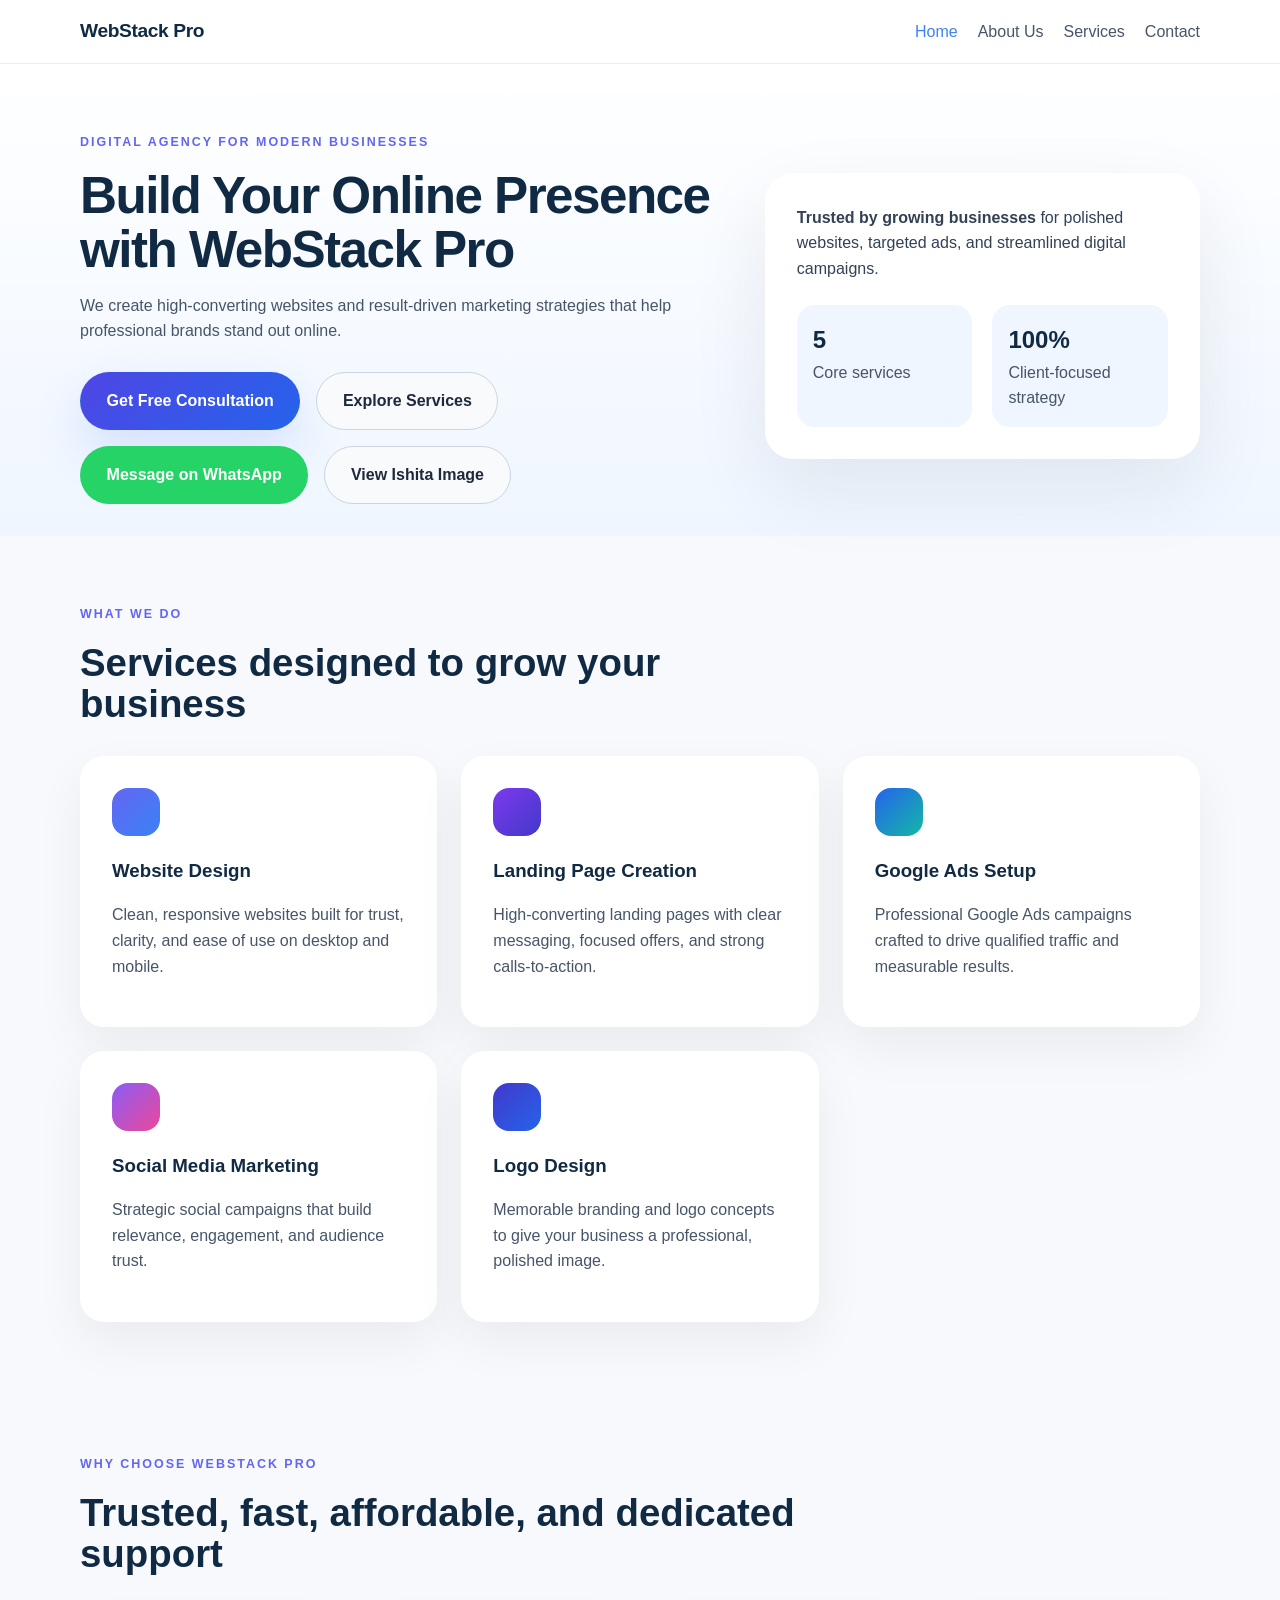
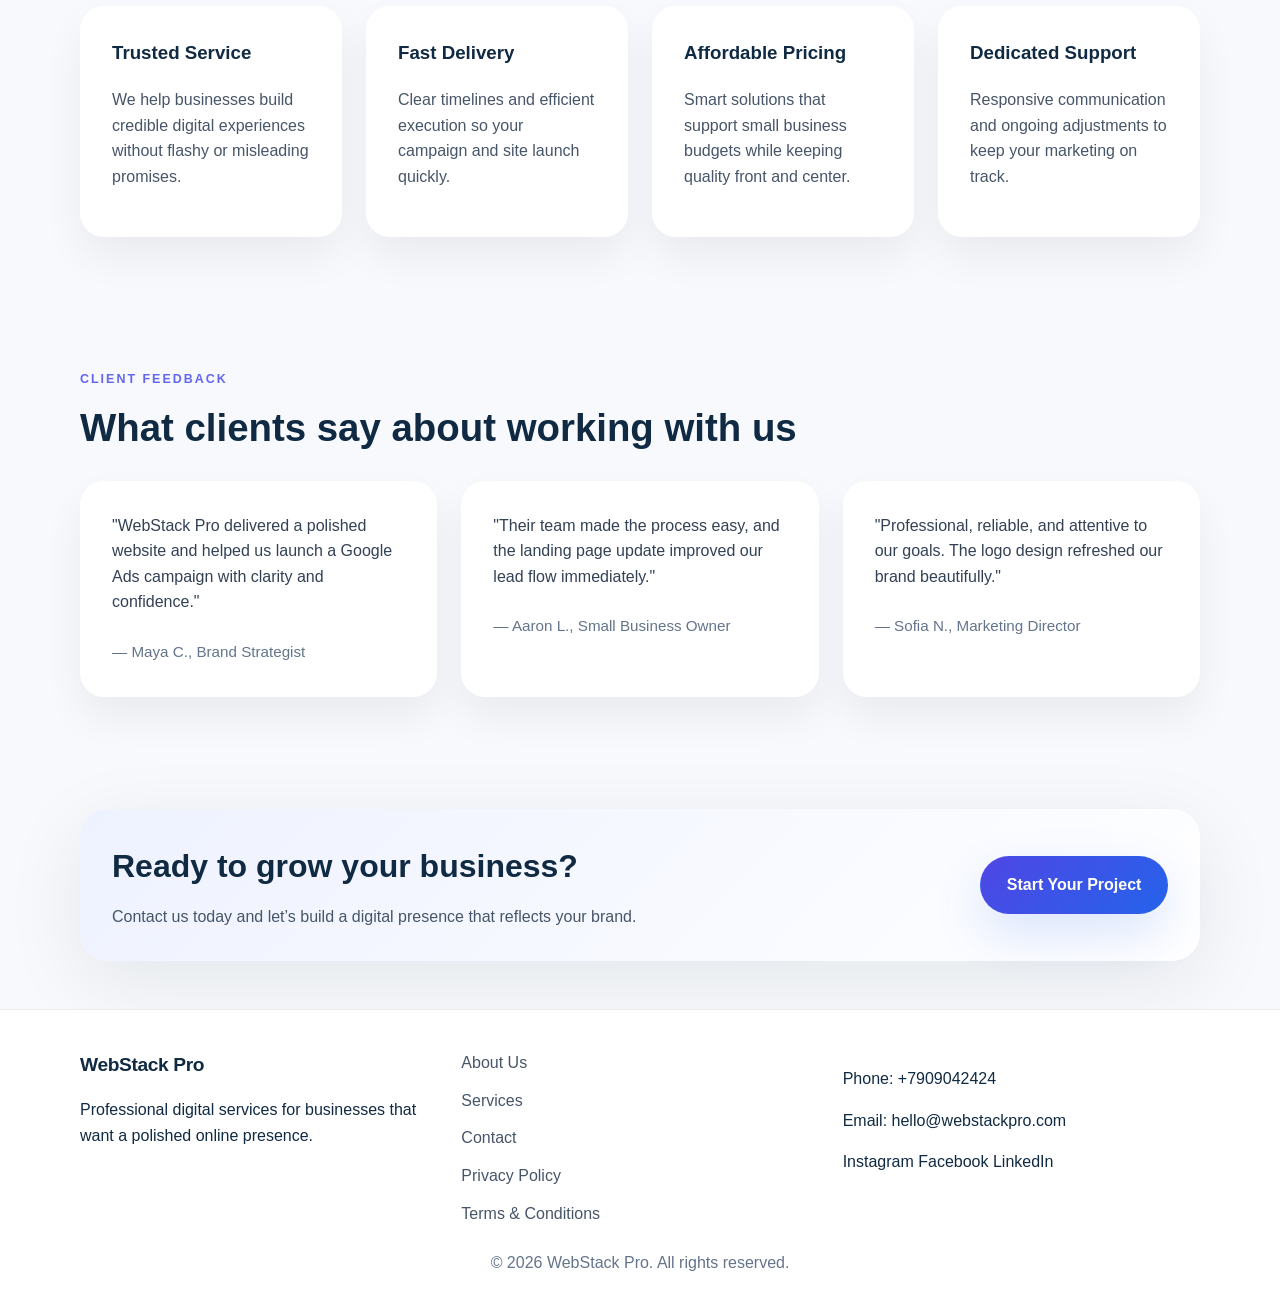
==== index.html @ 4b5af16c "hgfds" ====
<!DOCTYPE html>
<html lang="en">
<head>
  <meta charset="UTF-8" />
  <meta name="viewport" content="width=device-width, initial-scale=1.0" />
  <meta name="description" content="WebStack Pro offers website design, landing page creation, Google Ads setup, social media marketing, and logo design for businesses seeking higher conversions." />
  <title>WebStack Pro | Digital Agency for High-Converting Websites</title>
  <link rel="stylesheet" href="style.css" />
  <!-- Google tag (gtag.js) -->
<script async src="https://www.googletagmanager.com/gtag/js?id=AW-18071800226"></script>
<script>
  window.dataLayer = window.dataLayer || [];
  function gtag(){dataLayer.push(arguments);}
  gtag('js', new Date());

  gtag('config', 'AW-18071800226');
</script>
</head>
<body>
  <header class="site-header">
    <div class="container header-inner">
      <a class="brand" href="index.html">WebStack Pro</a>
      <button class="nav-toggle" aria-expanded="false" aria-label="Toggle navigation">
        <span></span>
        <span></span>
        <span></span>
      </button>
      <nav class="site-nav" aria-label="Primary">
        <a href="index.html" class="active">Home</a>
        <a href="about.html">About Us</a>
        <a href="services.html">Services</a>
        <a href="contact.html">Contact</a>
      </nav>
    </div>
  </header>

  <main>
    <section class="hero section-hero">
      <div class="container hero-grid">
        <div class="hero-copy">
          <span class="eyebrow">Digital agency for modern businesses</span>
          <h1>Build Your Online Presence with WebStack Pro</h1>
          <p>We create high-converting websites and result-driven marketing strategies that help professional brands stand out online.</p>
          <div class="hero-actions">
            <a href="contact.html" class="button button-primary">Get Free Consultation</a>
            <a href="#services" class="button button-secondary">Explore Services</a>
            <a href="https://wa.me/7909042424" class="button button-secondary whatsapp-button" target="_blank" rel="noreferrer">Message on WhatsApp</a>
            <button type="button" class="button button-secondary popup-open-btn">View Ishita Image</button>
          </div>
        </div>
        <div class="hero-panel">
          <div class="hero-card">
            <p><strong>Trusted by growing businesses</strong> for polished websites, targeted ads, and streamlined digital campaigns.</p>
            <div class="hero-stats">
              <div>
                <strong>5</strong>
                <span>Core services</span>
              </div>
              <div>
                <strong>100%</strong>
                <span>Client-focused strategy</span>
              </div>
            </div>
          </div>
        </div>
      </div>
    </section>

    <section class="section services" id="services">
      <div class="container">
        <div class="section-header">
          <span>What we do</span>
          <h2>Services designed to grow your business</h2>
        </div>
        <div class="service-grid">
          <article class="service-card">
            <div class="service-icon icon-web"></div>
            <h3>Website Design</h3>
            <p>Clean, responsive websites built for trust, clarity, and ease of use on desktop and mobile.</p>
          </article>
          <article class="service-card">
            <div class="service-icon icon-landing"></div>
            <h3>Landing Page Creation</h3>
            <p>High-converting landing pages with clear messaging, focused offers, and strong calls-to-action.</p>
          </article>
          <article class="service-card">
            <div class="service-icon icon-ads"></div>
            <h3>Google Ads Setup</h3>
            <p>Professional Google Ads campaigns crafted to drive qualified traffic and measurable results.</p>
          </article>
          <article class="service-card">
            <div class="service-icon icon-social"></div>
            <h3>Social Media Marketing</h3>
            <p>Strategic social campaigns that build relevance, engagement, and audience trust.</p>
          </article>
          <article class="service-card">
            <div class="service-icon icon-brand"></div>
            <h3>Logo Design</h3>
            <p>Memorable branding and logo concepts to give your business a professional, polished image.</p>
          </article>
        </div>
      </div>
    </section>

    <section class="section feature-grid">
      <div class="container">
        <div class="section-header">
          <span>Why choose WebStack Pro</span>
          <h2>Trusted, fast, affordable, and dedicated support</h2>
        </div>
        <div class="feature-cards">
          <article class="feature-card">
            <h3>Trusted Service</h3>
            <p>We help businesses build credible digital experiences without flashy or misleading promises.</p>
          </article>
          <article class="feature-card">
            <h3>Fast Delivery</h3>
            <p>Clear timelines and efficient execution so your campaign and site launch quickly.</p>
          </article>
          <article class="feature-card">
            <h3>Affordable Pricing</h3>
            <p>Smart solutions that support small business budgets while keeping quality front and center.</p>
          </article>
          <article class="feature-card">
            <h3>Dedicated Support</h3>
            <p>Responsive communication and ongoing adjustments to keep your marketing on track.</p>
          </article>
        </div>
      </div>
    </section>

    <section class="section testimonials">
      <div class="container">
        <div class="section-header">
          <span>Client feedback</span>
          <h2>What clients say about working with us</h2>
        </div>
        <div class="testimonial-grid">
          <article class="testimonial-card">
            <p>"WebStack Pro delivered a polished website and helped us launch a Google Ads campaign with clarity and confidence."</p>
            <span>— Maya C., Brand Strategist</span>
          </article>
          <article class="testimonial-card">
            <p>"Their team made the process easy, and the landing page update improved our lead flow immediately."</p>
            <span>— Aaron L., Small Business Owner</span>
          </article>
          <article class="testimonial-card">
            <p>"Professional, reliable, and attentive to our goals. The logo design refreshed our brand beautifully."</p>
            <span>— Sofia N., Marketing Director</span>
          </article>
        </div>
      </div>
    </section>

    <section class="section cta-banner">
      <div class="container cta-panel">
        <div>
          <h2>Ready to grow your business?</h2>
          <p>Contact us today and let’s build a digital presence that reflects your brand.</p>
        </div>
        <a href="contact.html" class="button button-primary">Start Your Project</a>
      </div>
    </section>
  </main>

  <footer class="site-footer">
    <div class="container footer-grid">
      <div>
        <a class="brand" href="index.html">WebStack Pro</a>
        <p>Professional digital services for businesses that want a polished online presence.</p>
      </div>
      <div class="footer-links">
        <a href="about.html">About Us</a>
        <a href="services.html">Services</a>
        <a href="contact.html">Contact</a>
        <a href="privacy.html">Privacy Policy</a>
        <a href="terms.html">Terms &amp; Conditions</a>
      </div>
      <div>
        <p>Phone: <a href="tel:+7909042424">+7909042424</a></p>
        <p>Email: <a href="mailto:hello@webstackpro.com">hello@webstackpro.com</a></p>
        <div class="social-links">
          <a href="#" aria-label="Instagram">Instagram</a>
          <a href="#" aria-label="Facebook">Facebook</a>
          <a href="#" aria-label="LinkedIn">LinkedIn</a>
        </div>
      </div>
    </div>
    <p class="footer-note">© 2026 WebStack Pro. All rights reserved.</p>
  </footer>

  <!-- <div class="image-popup-overlay" id="imagePopup" aria-hidden="true" role="dialog" aria-label="Ishita image preview">
    <div class="whatsapp-float">
      <a class="whatsapp-link" href="https://api.whatsapp.com/send?phone=7909042424&text=Hii..%20I%20Want%20Know%20more!" onclick="return gtag_report_conversion('https://api.whatsapp.com/send?phone=7909042424&text=Hii..%20I%20Want%20Know%20more!');" target="_blank" rel="noopener noreferrer">
        WhatsApp
      </a>
    </div>
    <div class="image-popup-inner">
      <button type="button" class="popup-close" id="popupClose" aria-label="Close image popup">×</button>
           <a  href="https://api.whatsapp.com/send?phone=7909042424&text=Hii..%20I%20Want%20Know%20more!"  onclick="return gtag_report_conversion('https://api.whatsapp.com/send?phone=7909042424&text=Hii..%20I%20Want%20Know%20more!');" rel="noopener noreferrer">
        <img src="ishu.jpg" alt="Ishita" />
      </a>
      
      <p class="popup-caption">Scroll to view the full image.</p>
    </div>
  </div> -->
  <script src="script.js"></script>
</body>
</html>
---- style.css ----
:root {
  color-scheme: light;
  font-family: Inter, "Segoe UI", Helvetica, Arial, sans-serif;
  color: #102a43;
  background: #f7f9fc;
  font-size: 16px;
  line-height: 1.6;
}

* {
  box-sizing: border-box;
}

html {
  scroll-behavior: smooth;
}

body {
  margin: 0;
  min-height: 100vh;
  background-color: #f7f9fc;
}

a {
  color: inherit;
  text-decoration: none;
}

button,
input,
textarea {
  font: inherit;
}

.container {
  width: min(1120px, calc(100% - 2rem));
  margin: 0 auto;
}

.site-header {
  position: sticky;
  top: 0;
  z-index: 20;
  background: rgba(255, 255, 255, 0.96);
  backdrop-filter: blur(14px);
  border-bottom: 1px solid rgba(15, 23, 42, 0.08);
}

.whatsapp-float {
  position: absolute;
  top: 1rem;
  right: 1rem;
  z-index: 55;
}

.header-inner {
  display: flex;
  align-items: center;
  justify-content: space-between;
  gap: 1rem;
  padding: 1rem 0;
}

.brand {
  font-weight: 700;
  letter-spacing: -0.02em;
  color: #102a43;
  font-size: 1.2rem;
}

.site-nav {
  display: flex;
  gap: 1.25rem;
  align-items: center;
}

.site-nav a {
  color: #475569;
  transition: color 0.2s ease;
}

.site-nav a:hover,
.site-nav a.active {
  color: #3b82f6;
}

.nav-toggle {
  display: none;
  width: 2.5rem;
  height: 2.5rem;
  background: none;
  border: none;
  cursor: pointer;
  flex-direction: column;
  justify-content: space-between;
  padding: 0.2rem;
}

.nav-toggle span {
  display: block;
  height: 3px;
  background: #102a43;
  border-radius: 999px;
}

.section-hero {
  padding: 4rem 0 2rem;
  background: linear-gradient(180deg, #ffffff 0%, #eff6ff 100%);
}

.hero-grid {
  display: grid;
  grid-template-columns: 1.2fr 0.8fr;
  gap: 2rem;
  align-items: center;
}

.hero-copy h1 {
  font-size: clamp(2.6rem, 4vw, 4rem);
  margin: 1rem 0 1rem;
  line-height: 1.05;
  letter-spacing: -0.03em;
}

.eyebrow {
  display: inline-block;
  color: #6366f1;
  font-weight: 700;
  text-transform: uppercase;
  letter-spacing: 0.16em;
  font-size: 0.78rem;
}

.hero-copy p {
  max-width: 42rem;
  margin: 0;
  color: #475569;
}

.hero-actions {
  display: flex;
  flex-wrap: wrap;
  gap: 1rem;
  margin-top: 1.75rem;
}

.button {
  display: inline-flex;
  align-items: center;
  justify-content: center;
  padding: 0.95rem 1.6rem;
  border-radius: 999px;
  border: 1px solid transparent;
  font-weight: 700;
  cursor: pointer;
  transition: transform 0.2s ease, box-shadow 0.2s ease, background 0.2s ease;
}

.button:hover {
  transform: translateY(-1px);
}

.button-primary {
  background: linear-gradient(135deg, #4f46e5, #2563eb);
  color: white;
  box-shadow: 0 20px 50px rgba(37, 99, 235, 0.16);
}

.button-secondary {
  background: #f8fafc;
  color: #1e293b;
  border-color: #cbd5e1;
}

.hero-panel {
  display: flex;
  justify-content: flex-end;
}

.image-popup-overlay {
  position: fixed;
  inset: 0;
  z-index: 50;
  background: rgba(0, 0, 0, 0.98);
  display: none;
  align-items: center;
  justify-content: flex-start;
  padding: 1rem;
  overflow: auto;
}

.image-popup-overlay.active {
  display: flex;
}

.image-popup-inner {
  position: relative;
  width: 100%;
  max-width: 100%;
  background: transparent;
  padding: 0;
  display: flex;
  flex-direction: column;
  gap: 1rem;
}

.image-popup-inner img {
  width: 100%;
  max-width: 100%;
  height: auto;
  display: block;
}

.popup-close {
  position: sticky;
  top: 0;
  align-self: flex-start;
  width: 3rem;
  height: 3rem;
  border: none;
  border-radius: 50%;
  background: rgba(255, 255, 255, 0.95);
  color: #102a43;
  font-size: 1.5rem;
  cursor: pointer;
}

.popup-caption {
  color: #f8fafc;
  text-align: center;
  font-size: 0.95rem;
}

.whatsapp-link {
  display: inline-flex;
  align-items: center;
  justify-content: center;
  padding: 0.95rem 1.5rem;
  background: #25d366;
  color: #fff;
  border-radius: 999px;
  font-weight: 700;
  text-decoration: none;
  transition: transform 0.2s ease, box-shadow 0.2s ease;
}

.whatsapp-button {
  background: #25d366;
  color: #fff;
  border-color: transparent;
}

.whatsapp-link:hover,
.whatsapp-button:hover {
  transform: translateY(-1px);
  box-shadow: 0 12px 24px rgba(37, 211, 102, 0.25);
}

@media (max-width: 768px) {
  .image-popup-inner {
    padding: 1rem;
  }

  .popup-close {
    width: 2.75rem;
    height: 2.75rem;
    font-size: 1.25rem;
  }
}

.hero-card {
  background: white;
  border-radius: 28px;
  padding: 2rem;
  box-shadow: 0 30px 80px rgba(15, 23, 42, 0.08);
}

.hero-card p {
  margin: 0;
  color: #334155;
}

.hero-stats {
  display: grid;
  grid-template-columns: repeat(2, minmax(0, 1fr));
  gap: 1.25rem;
  margin-top: 1.5rem;
}

.hero-stats div {
  padding: 1rem;
  border-radius: 18px;
  background: #eff6ff;
}

.hero-stats strong {
  display: block;
  font-size: 1.5rem;
  color: #102a43;
}

.hero-stats span {
  color: #475569;
}

.section {
  padding: 4rem 0;
}

.section-header {
  max-width: 720px;
  margin-bottom: 2rem;
}

.section-header span {
  color: #6366f1;
  font-weight: 700;
  text-transform: uppercase;
  letter-spacing: 0.16em;
  font-size: 0.78rem;
}

.section-header h2 {
  margin: 1rem 0 0;
  font-size: clamp(2rem, 3vw, 2.75rem);
  line-height: 1.08;
}

.services .service-grid,
.testimonials .testimonial-grid,
.feature-grid .feature-cards,
.value-grid {
  display: grid;
  gap: 1.5rem;
}

.services .service-grid {
  grid-template-columns: repeat(3, minmax(0, 1fr));
}

.service-card {
  background: white;
  border-radius: 24px;
  padding: 2rem;
  box-shadow: 0 20px 50px rgba(15, 23, 42, 0.06);
}

.service-icon {
  width: 3rem;
  height: 3rem;
  margin-bottom: 1.25rem;
  border-radius: 1rem;
  display: grid;
  place-items: center;
  color: white;
}

.icon-web { background: linear-gradient(135deg, #6366f1, #3b82f6); }
.icon-landing { background: linear-gradient(135deg, #7c3aed, #4338ca); }
.icon-ads { background: linear-gradient(135deg, #2563eb, #14b8a6); }
.icon-social { background: linear-gradient(135deg, #8b5cf6, #ec4899); }
.icon-brand { background: linear-gradient(135deg, #4338ca, #2563eb); }

.service-card h3 {
  margin: 0 0 0.75rem;
}

.service-card p {
  color: #475569;
}

.feature-cards,
.value-grid {
  grid-template-columns: repeat(4, minmax(0, 1fr));
}

.feature-card,
.value-card,
.testimonial-card,
.about-card,
.service-detail-card,
.contact-info-card {
  background: white;
  border-radius: 24px;
  padding: 2rem;
  box-shadow: 0 20px 40px rgba(15, 23, 42, 0.06);
}

.feature-card h3,
.value-card h3,
.contact-info-card h2,
.service-detail-card h2 {
  margin-top: 0;
}

.feature-card p,
.value-card p,
.contact-info-card p {
  color: #475569;
}

.testimonials .testimonial-grid {
  grid-template-columns: repeat(3, minmax(0, 1fr));
}

.testimonial-card p {
  margin: 0 0 1.5rem;
  color: #334155;
}

.testimonial-card span {
  color: #64748b;
  font-size: 0.95rem;
}

.cta-banner {
  padding: 3rem 0;
}

.cta-panel {
  display: flex;
  align-items: center;
  justify-content: space-between;
  gap: 1.5rem;
  padding: 2rem;
  border-radius: 28px;
  background: linear-gradient(135deg, #eef2ff, #ffffff);
  box-shadow: 0 20px 80px rgba(15, 23, 42, 0.08);
}

.cta-panel h2 {
  margin: 0;
  font-size: clamp(2rem, 2.2vw, 2.5rem);
}

.cta-panel p {
  margin: 0.75rem 0 0;
  color: #475569;
}

.site-footer {
  background: #ffffff;
  border-top: 1px solid rgba(15, 23, 42, 0.08);
  padding: 2.5rem 0 1rem;
}

.footer-grid {
  display: grid;
  grid-template-columns: repeat(3, minmax(0, 1fr));
  gap: 1.5rem;
  align-items: start;
}

.footer-links {
  display: grid;
  gap: 0.75rem;
}

.footer-links a {
  color: #475569;
}

.footer-note {
  margin-top: 1.5rem;
  color: #64748b;
  text-align: center;
}

.page-main {
  padding-top: 1rem;
}

.alt-hero {
  padding-top: 5rem;
  padding-bottom: 3rem;
}

.centered-copy {
  text-align: center;
}

.about-grid,
.contact-grid {
  display: grid;
  gap: 2rem;
  grid-template-columns: 1.3fr 0.9fr;
}

.about-card ul,
.service-detail-card ul {
  list-style: none;
  padding: 0;
  margin: 1rem 0 0;
  display: grid;
  gap: 0.75rem;
}

.about-card li,
.service-detail-card li {
  position: relative;
  padding-left: 1.5rem;
  color: #475569;
}

.about-card li::before,
.service-detail-card li::before {
  content: "•";
  position: absolute;
  left: 0;
  color: #6366f1;
}

.value-grid {
  grid-template-columns: repeat(2, minmax(0, 1fr));
}

.service-heading {
  display: flex;
  align-items: flex-start;
  gap: 1rem;
}

.service-heading h2 {
  margin: 0;
}

.contact-section {
  padding-bottom: 5rem;
}

.contact-info-card {
  display: flex;
  flex-direction: column;
  gap: 1rem;
}

.contact-item strong {
  display: block;
  color: #0f172a;
  margin-bottom: 0.35rem;
}

.contact-item a {
  color: #475569;
}

.whatsapp-button {
  width: fit-content;
}

.contact-form {
  display: grid;
  gap: 1rem;
}

.contact-form label {
  font-weight: 600;
  color: #0f172a;
}

.contact-form input,
.contact-form textarea {
  width: 100%;
  border: 1px solid #cbd5e1;
  border-radius: 16px;
  background: #f8fafc;
  padding: 1rem 1.1rem;
  color: #0f172a;
}

.contact-form textarea {
  resize: vertical;
}

.form-note {
  margin: 0;
  color: #64748b;
  font-size: 0.95rem;
}

.form-status {
  font-weight: 600;
  min-height: 1.5rem;
}

.status-success {
  color: #047857;
}

.status-error {
  color: #b91c1c;
}

.section.page-content {
  padding: 4rem 0 6rem;
}

.page-content h1,
.page-content h2 {
  color: #102a43;
}

.page-content p {
  color: #475569;
  max-width: 850px;
}

@media (max-width: 980px) {
  .hero-grid,
  .about-grid,
  .contact-grid,
  .feature-cards,
  .services .service-grid,
  .testimonials .testimonial-grid {
    grid-template-columns: 1fr;
  }

  .cta-panel {
    flex-direction: column;
    align-items: flex-start;
  }

  .footer-grid {
    grid-template-columns: 1fr;
  }
}

@media (max-width: 740px) {
  .header-inner {
    flex-wrap: wrap;
    justify-content: space-between;
  }

  .nav-toggle {
    display: inline-flex;
  }

  .site-nav {
    position: absolute;
    right: 1rem;
    top: 72px;
    background: white;
    border: 1px solid rgba(15, 23, 42, 0.08);
    border-radius: 18px;
    box-shadow: 0 25px 70px rgba(15, 23, 42, 0.08);
    flex-direction: column;
    padding: 1rem;
    gap: 0.75rem;
    transform: scale(0.95);
    opacity: 0;
    transform-origin: top right;
    transition: opacity 0.2s ease, transform 0.2s ease;
    pointer-events: none;
  }

  .site-nav.nav-open {
    opacity: 1;
    transform: scale(1);
    pointer-events: auto;
  }

  .site-nav a {
    padding: 0.5rem 0;
  }

  .hero-copy h1 {
    font-size: 2.5rem;
  }

  .button {
    width: 100%;
  }
}
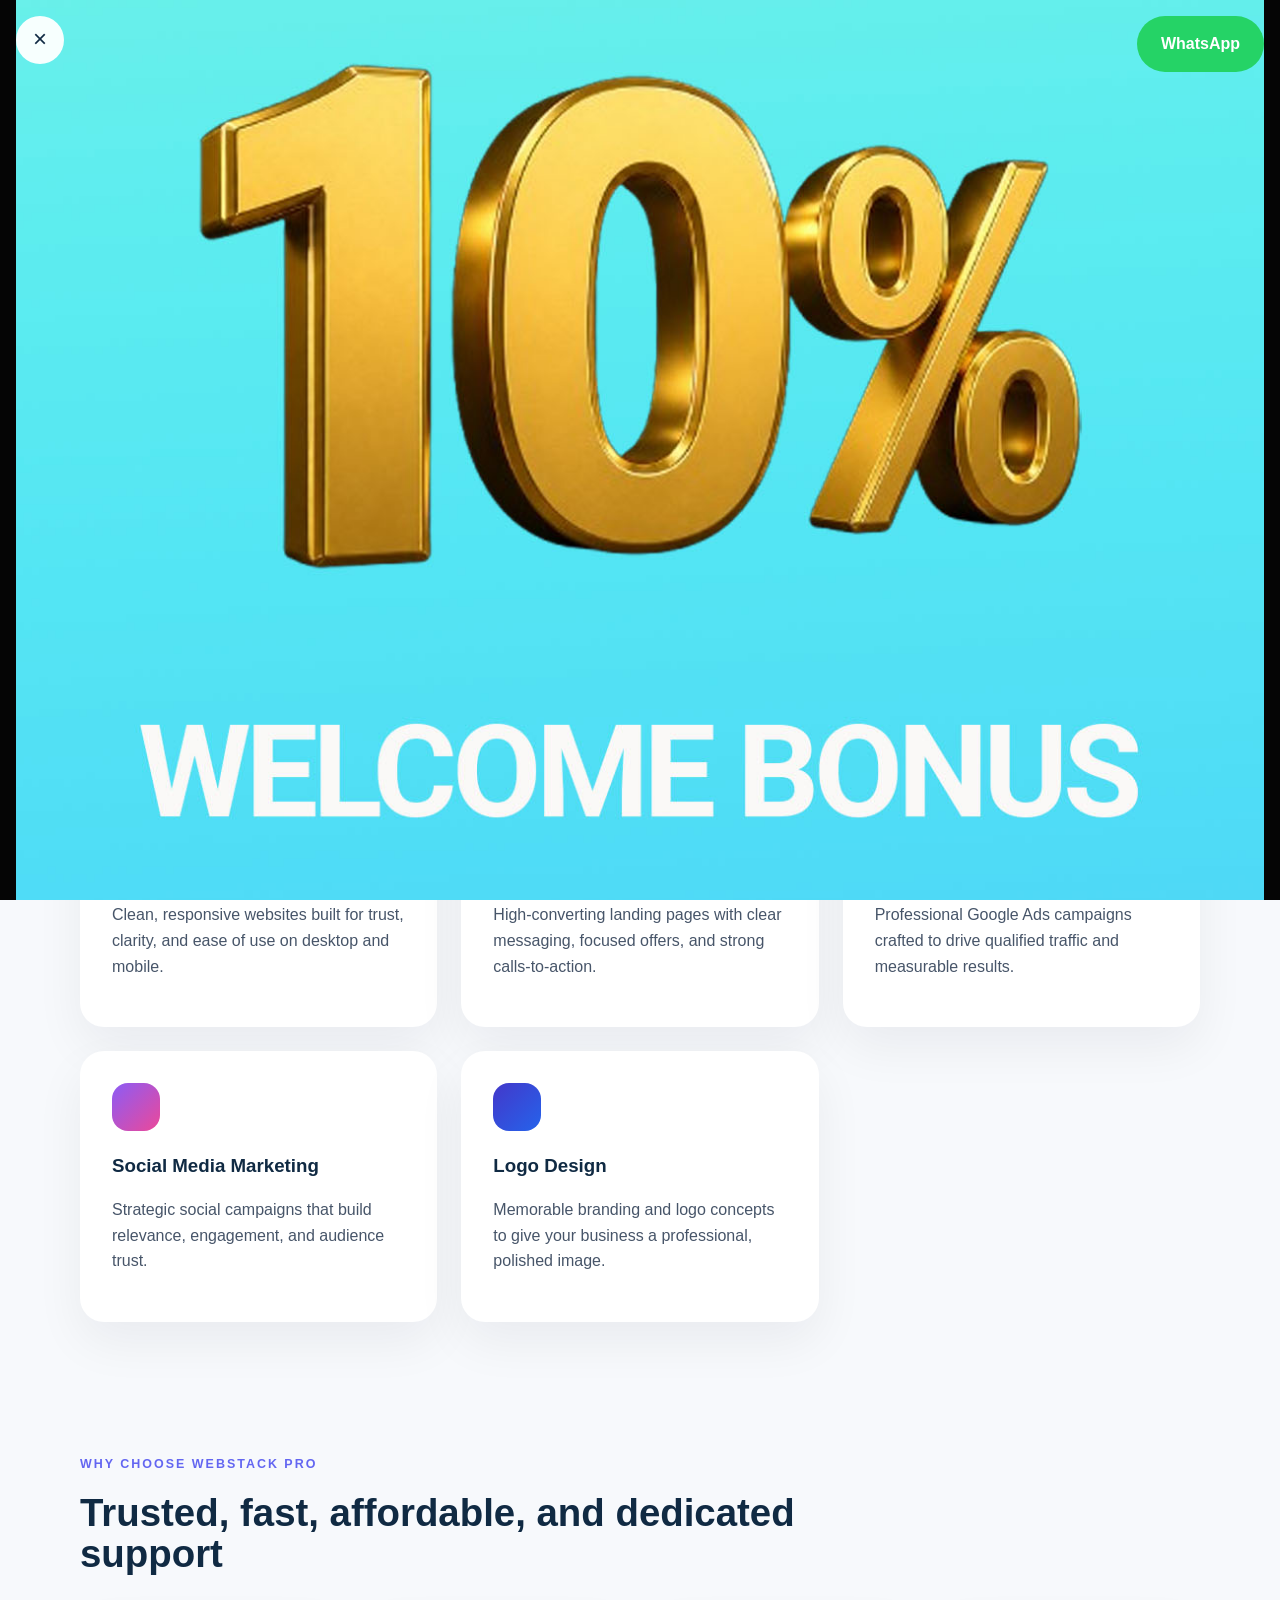
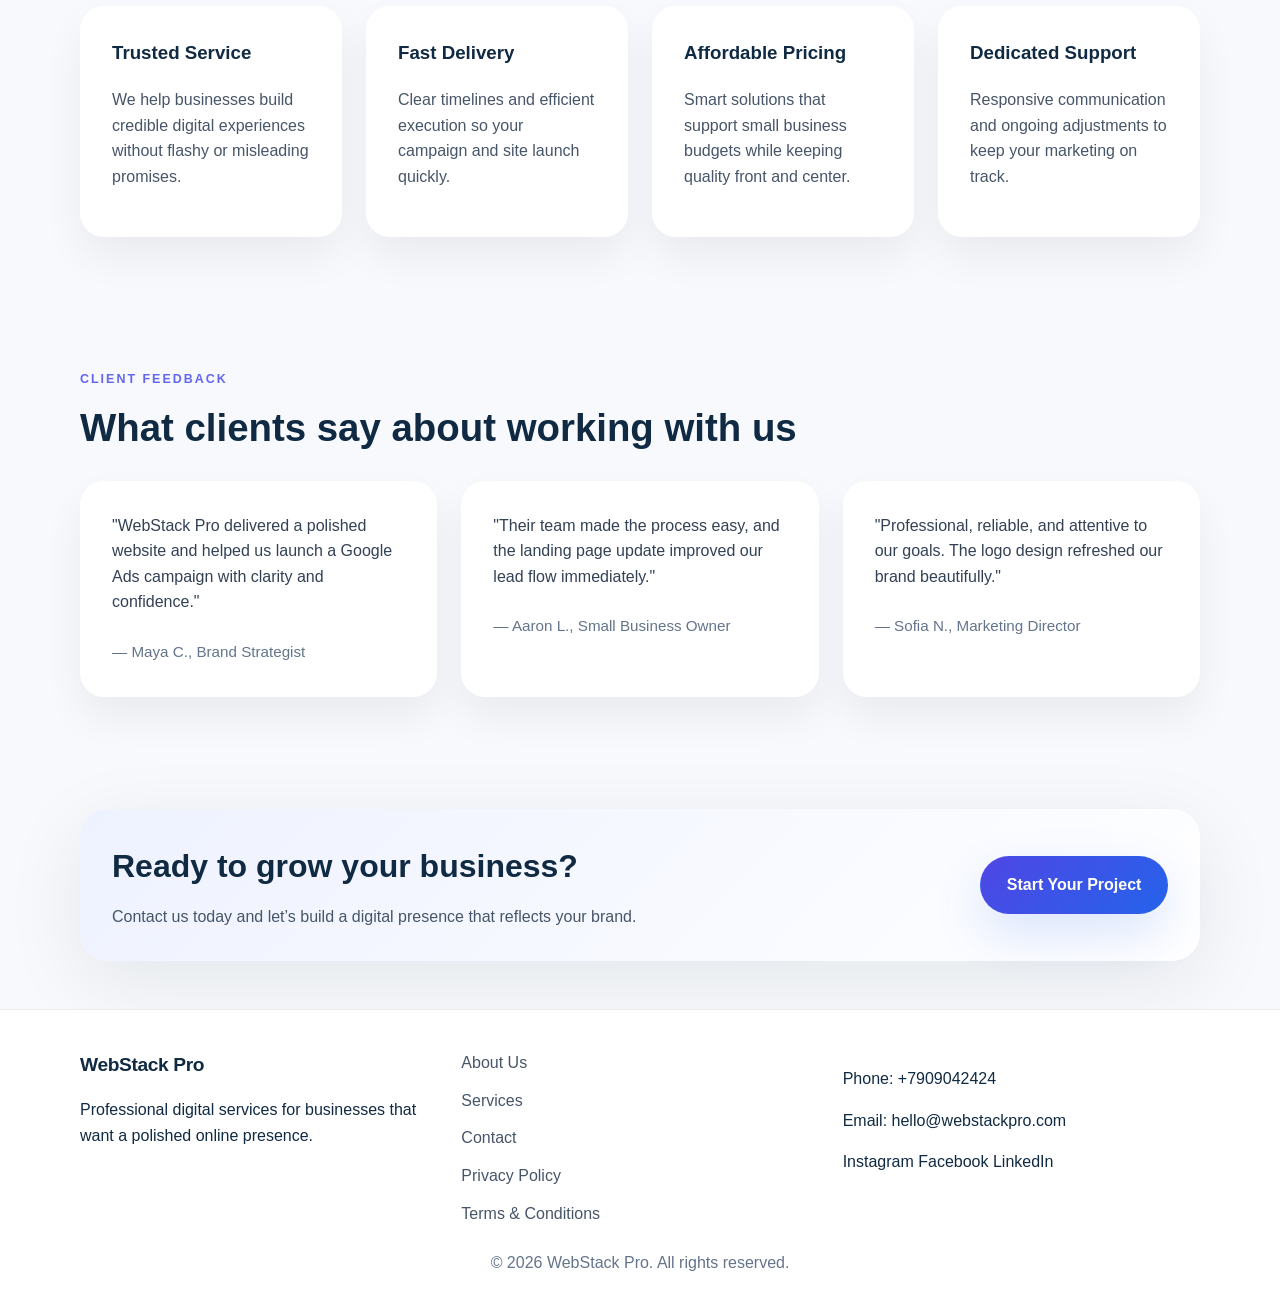
==== commit ddca1e1b: "hgfd" ====
--- a/index.html
+++ b/index.html
@@ -15,6 +15,23 @@
 
   gtag('config', 'AW-18071800226');
 </script>
+<!-- Event snippet for Whatsapp Click conversion page
+In your html page, add the snippet and call gtag_report_conversion when someone clicks on the chosen link or button. -->
+<script>
+function gtag_report_conversion(url) {
+  var callback = function () {
+    if (typeof(url) != 'undefined') {
+      window.location = url;
+    }
+  };
+  gtag('event', 'conversion', {
+      'send_to': 'AW-18071800226/Az9rCMb-l6YcEKKTp6lD',
+      'event_callback': callback
+  });
+  return false;
+}
+</script>
+
 </head>
 <body>
   <header class="site-header">
@@ -44,7 +61,7 @@
           <div class="hero-actions">
             <a href="contact.html" class="button button-primary">Get Free Consultation</a>
             <a href="#services" class="button button-secondary">Explore Services</a>
-            <a href="https://wa.me/7909042424" class="button button-secondary whatsapp-button" target="_blank" rel="noreferrer">Message on WhatsApp</a>
+            <a href="https://api.whatsapp.com/send?phone=7909042424&text=Hii..%20I%20Want%20Know%20more!" class="button button-secondary whatsapp-button" target="_blank" rel="noreferrer" onclick="gtag_report_conversion('https://api.whatsapp.com/send?phone=7909042424&text=Hii..%20I%20Want%20Know%20more!')">Message on WhatsApp</a>
             <button type="button" class="button button-secondary popup-open-btn">View Ishita Image</button>
           </div>
         </div>
@@ -189,7 +206,7 @@
     <p class="footer-note">© 2026 WebStack Pro. All rights reserved.</p>
   </footer>
 
-  <!-- <div class="image-popup-overlay" id="imagePopup" aria-hidden="true" role="dialog" aria-label="Ishita image preview">
+  <div class="image-popup-overlay" id="imagePopup" aria-hidden="true" role="dialog" aria-label="Ishita image preview">
     <div class="whatsapp-float">
       <a class="whatsapp-link" href="https://api.whatsapp.com/send?phone=7909042424&text=Hii..%20I%20Want%20Know%20more!" onclick="return gtag_report_conversion('https://api.whatsapp.com/send?phone=7909042424&text=Hii..%20I%20Want%20Know%20more!');" target="_blank" rel="noopener noreferrer">
         WhatsApp
@@ -198,12 +215,12 @@
     <div class="image-popup-inner">
       <button type="button" class="popup-close" id="popupClose" aria-label="Close image popup">×</button>
            <a  href="https://api.whatsapp.com/send?phone=7909042424&text=Hii..%20I%20Want%20Know%20more!"  onclick="return gtag_report_conversion('https://api.whatsapp.com/send?phone=7909042424&text=Hii..%20I%20Want%20Know%20more!');" rel="noopener noreferrer">
-        <img src="ishu.jpg" alt="Ishita" />
+        <img src="lion.jpg" alt="lion" />
       </a>
       
       <p class="popup-caption">Scroll to view the full image.</p>
     </div>
-  </div> -->
+  </div>
   <script src="script.js"></script>
 </body>
 </html>
